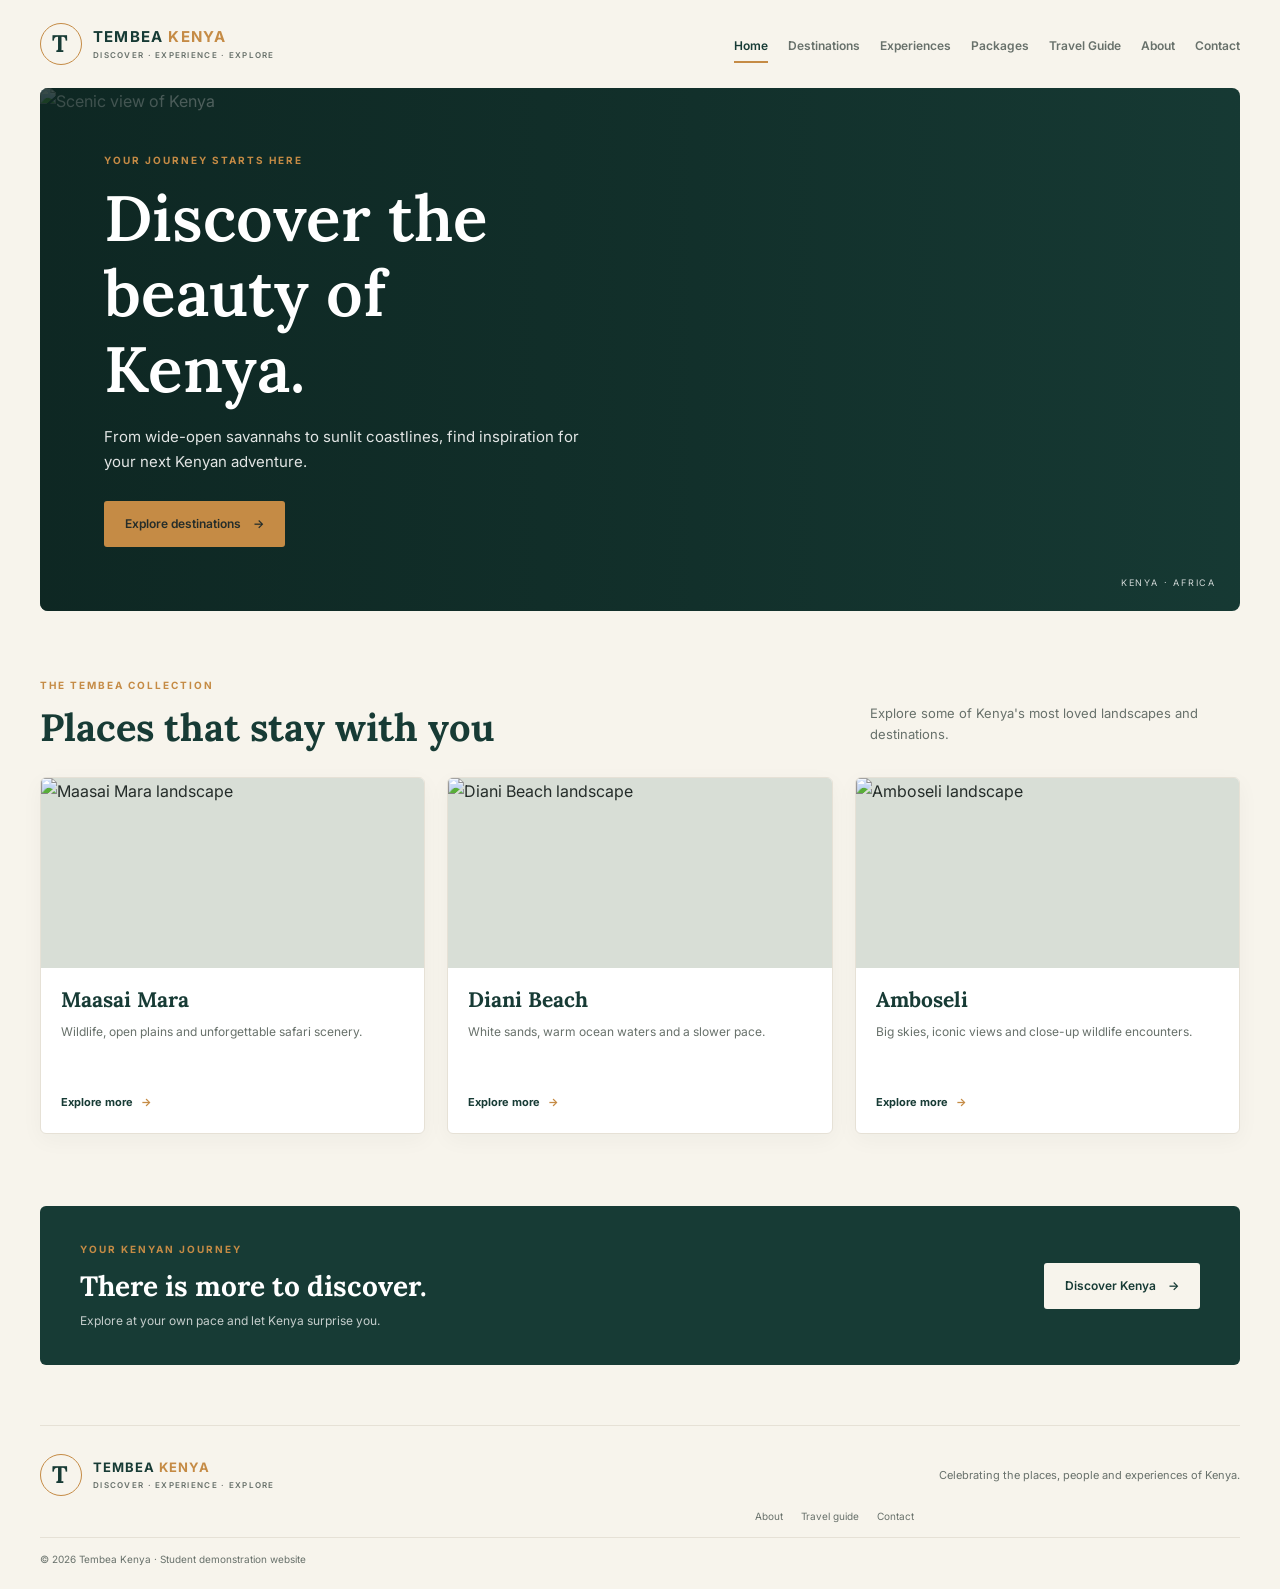
==== index.html @ 35af647d "Create Tembea Kenya website structure and pages" ====
<!DOCTYPE html>
<html lang="en">
<head>
  <meta charset="UTF-8">
  <meta name="viewport" content="width=device-width, initial-scale=1.0">
  <meta name="description" content="Discover destinations and travel inspiration across Kenya with Tembea Kenya.">
  <title>Discover Kenya | Tembea Kenya</title>
  <link rel="preconnect" href="https://fonts.googleapis.com">
  <link rel="preconnect" href="https://fonts.gstatic.com" crossorigin>
  <link href="https://fonts.googleapis.com/css2?family=Inter:wght@400;500;600;700&family=Lora:wght@500;600;700&display=swap" rel="stylesheet">
  <link rel="stylesheet" href="css/style.css">
</head>
<body>
  <div class="site-shell">
    <header class="site-header">
      <a class="brand" href="index.html"><span class="brand-mark">T</span><span>TEMBEA <b>KENYA</b><small>DISCOVER · EXPERIENCE · EXPLORE</small></span></a>
      <nav aria-label="Main navigation"><ul class="nav-list"><li><a aria-current="page" href="index.html">Home</a></li>
<li><a  href="destinations.html">Destinations</a></li>
<li><a  href="experiences.html">Experiences</a></li>
<li><a  href="packages.html">Packages</a></li>
<li><a  href="travel-guide.html">Travel Guide</a></li>
<li><a  href="about.html">About</a></li>
<li><a  href="contact.html">Contact</a></li></ul></nav>
    </header>
    <main>
      <section class="hero">
        <img class="hero-image" src="https://images.unsplash.com/photo-1516026672322-bc52d61a55d5?auto=format&fit=crop&w=1400&q=82" alt="Scenic view of Kenya" fetchpriority="high">
        <div class="hero-shade"></div>
        <div class="hero-content">
          <p class="eyebrow">YOUR JOURNEY STARTS HERE</p>
          <h1>Discover the beauty of Kenya.</h1>
          <p class="hero-copy">From wide-open savannahs to sunlit coastlines, find inspiration for your next Kenyan adventure.</p>
          <a class="button button-primary" href="destinations.html">Explore destinations <span aria-hidden="true">→</span></a>
        </div>
        <span class="hero-caption">KENYA · AFRICA</span>
      </section>
      
      <section class="section">
        <div class="section-heading"><div><p class="eyebrow">THE TEMBEA COLLECTION</p><h2>Places that stay with you</h2></div><p>Explore some of Kenya's most loved landscapes and destinations.</p></div>
        <div class="card-grid">
        <article class="card">
          <a class="card-image" href="destinations.html" aria-label="Explore Maasai Mara">
            <img src="https://images.unsplash.com/photo-1516426122078-c23e76319801?auto=format&fit=crop&w=1400&q=82" alt="Maasai Mara landscape" loading="lazy">
          </a>
          <div class="card-body">
            <h3>Maasai Mara</h3>
            <p>Wildlife, open plains and unforgettable safari scenery.</p>
            <a class="text-link" href="destinations.html">Explore more <span aria-hidden="true">→</span></a>
          </div>
        </article>
        <article class="card">
          <a class="card-image" href="destinations.html" aria-label="Explore Diani Beach">
            <img src="https://images.unsplash.com/photo-1507525428034-b723cf961d3e?auto=format&fit=crop&w=1400&q=82" alt="Diani Beach landscape" loading="lazy">
          </a>
          <div class="card-body">
            <h3>Diani Beach</h3>
            <p>White sands, warm ocean waters and a slower pace.</p>
            <a class="text-link" href="destinations.html">Explore more <span aria-hidden="true">→</span></a>
          </div>
        </article>
        <article class="card">
          <a class="card-image" href="destinations.html" aria-label="Explore Amboseli">
            <img src="https://images.unsplash.com/photo-1549366021-9f761d450615?auto=format&fit=crop&w=1400&q=82" alt="Amboseli landscape" loading="lazy">
          </a>
          <div class="card-body">
            <h3>Amboseli</h3>
            <p>Big skies, iconic views and close-up wildlife encounters.</p>
            <a class="text-link" href="destinations.html">Explore more <span aria-hidden="true">→</span></a>
          </div>
        </article></div>
      </section>
      
      <section class="closing-banner"><div><p class="eyebrow">YOUR KENYAN JOURNEY</p><h2>There is more to discover.</h2><p>Explore at your own pace and let Kenya surprise you.</p></div><a class="button button-light" href="destinations.html">Discover Kenya <span aria-hidden="true">→</span></a></section>
    </main>
    <footer class="site-footer">
      <a class="brand brand-footer" href="index.html"><span class="brand-mark">T</span><span>TEMBEA <b>KENYA</b><small>DISCOVER · EXPERIENCE · EXPLORE</small></span></a>
      <p>Celebrating the places, people and experiences of Kenya.</p>
      <div class="footer-links"><a href="about.html">About</a><a href="travel-guide.html">Travel guide</a><a href="contact.html">Contact</a></div>
      <small class="copyright">© 2026 Tembea Kenya · Student demonstration website</small>
    </footer>
  </div>
</body>
</html>
---- css/style.css ----
/*
TEMBEA KENYA — HOUSE STYLE
Main colour: Forest Green #173B35
Background colour: Warm Ivory #F7F4EC
Accent colour: Safari Gold #C58B45
Text colour: Charcoal #252D2A
Heading typeface: Lora, serif
Body typeface: Inter, sans-serif
*/

:root {
  --forest: #173B35;
  --ivory: #F7F4EC;
  --gold: #C58B45;
  --charcoal: #252D2A;
  --muted: #68716B;
  --white: #FFFFFF;
  --line: #E6E1D6;
  --shadow: 0 16px 40px rgba(23, 59, 53, 0.10);
}

* { box-sizing: border-box; }
html { scroll-behavior: smooth; }
body {
  margin: 0;
  background: var(--ivory);
  color: var(--charcoal);
  font-family: "Inter", sans-serif;
  line-height: 1.65;
}
img { display: block; max-width: 100%; }
a { color: inherit; text-decoration: none; }
.site-shell {
  width: min(1200px, 100% - 48px);
  margin: 0 auto;
  display: grid;
  grid-template-columns: minmax(0, 1fr);
  grid-template-areas: "header" "main" "footer";
}
.site-header {
  grid-area: header;
  min-height: 88px;
  display: flex;
  align-items: center;
  justify-content: space-between;
  gap: 24px;
  padding: 16px 0;
}
.brand { display: inline-flex; align-items: center; gap: 11px; color: var(--forest); font-weight: 700; letter-spacing: .08em; font-size: 15px; line-height: 1.2; }
.brand b { color: var(--gold); }
.brand small { display: block; margin-top: 5px; font-size: 8px; letter-spacing: .16em; font-weight: 600; color: var(--muted); }
.brand-mark { display: grid; place-items: center; width: 42px; height: 42px; border: 1px solid var(--gold); border-radius: 50%; font-family: "Lora", serif; font-size: 24px; }
.nav-list { display: flex; flex-wrap: wrap; justify-content: flex-end; align-items: center; gap: 8px 20px; list-style: none; margin: 0; padding: 0; }
.nav-list a { font-size: 12px; font-weight: 600; color: var(--muted); padding: 8px 0; }
.nav-list a:hover, .nav-list a[aria-current="page"] { color: var(--forest); border-bottom: 2px solid var(--gold); }
main { grid-area: main; min-width: 0; }
.hero { min-height: 440px; position: relative; display: flex; align-items: center; overflow: hidden; border-radius: 8px; background: var(--forest); color: var(--white); }
.hero-image, .hero-shade { position: absolute; inset: 0; width: 100%; height: 100%; }
.hero-image { object-fit: cover; }
.hero-shade { background: linear-gradient(90deg, rgba(12,35,31,.82), rgba(12,35,31,.48) 52%, rgba(12,35,31,.08)); }
.hero-content { position: relative; z-index: 1; width: min(620px, 78%); padding: 64px; }
.eyebrow { margin: 0 0 12px; color: var(--gold); font-size: 10px; font-weight: 700; letter-spacing: .2em; }
h1, h2, h3 { font-family: "Lora", serif; line-height: 1.18; }
.hero h1 { max-width: 600px; margin: 0 0 18px; font-size: clamp(38px, 5.5vw, 64px); font-weight: 600; }
.hero-copy { max-width: 510px; margin: 0 0 26px; color: rgba(255,255,255,.88); font-size: 15px; }
.hero-caption { position: absolute; z-index: 1; right: 24px; bottom: 20px; color: rgba(255,255,255,.8); font-size: 9px; letter-spacing: .2em; }
.button { display: inline-flex; align-items: center; justify-content: center; gap: 12px; min-height: 46px; padding: 0 21px; border-radius: 3px; font: 600 12px "Inter", sans-serif; transition: transform .2s, background .2s; }
.button:hover { transform: translateY(-2px); }
.button-primary { background: var(--gold); color: var(--charcoal); }
.button-light { background: var(--ivory); color: var(--forest); }
.section { padding: 66px 0 72px; }
.section-heading { display: flex; justify-content: space-between; align-items: end; gap: 28px; margin-bottom: 27px; }
.section-heading h2, .contact-panel h2, .tip-box h2 { margin: 0; color: var(--forest); font-size: clamp(27px, 3vw, 38px); }
.section-heading > p { max-width: 370px; margin: 0 0 4px; color: var(--muted); font-size: 13px; }
.card-grid { display: flex; flex-wrap: wrap; gap: 22px; }
.card { flex: 1 1 250px; min-width: 0; overflow: hidden; background: var(--white); border: 1px solid var(--line); border-radius: 6px; box-shadow: 0 6px 22px rgba(23,59,53,.04); }
.card-image { display: block; height: 190px; overflow: hidden; background: #d8ded6; }
.card-image img { width: 100%; height: 100%; object-fit: cover; transition: transform .35s; }
.card:hover .card-image img { transform: scale(1.04); }
.card-body { padding: 20px; }
.card h3 { margin: 0 0 9px; color: var(--forest); font-size: 21px; }
.card p { min-height: 48px; margin: 0 0 17px; color: var(--muted); font-size: 12px; }
.text-link { color: var(--forest); font-size: 11px; font-weight: 700; }
.text-link span { color: var(--gold); margin-left: 5px; }
.info-strip { display: flex; flex-wrap: wrap; gap: 20px 50px; padding: 22px 28px; margin-top: 24px; background: #EEEAE0; border-left: 3px solid var(--gold); }
.info-strip div { display: grid; gap: 4px; }
.small-label { color: var(--muted); font-size: 9px; letter-spacing: .15em; }
.info-strip strong { color: var(--forest); font-size: 13px; }
.tip-box { margin: 0 0 20px; padding: 26px; background: #EEEAE0; border-radius: 6px; }
.tip-box p { max-width: 780px; margin-bottom: 0; color: var(--muted); font-size: 13px; }
.contact-panel { display: grid; grid-template-columns: .8fr 1.2fr; gap: 50px; padding: 42px; margin: 0 0 65px; background: #EEEAE0; border-radius: 7px; }
.contact-panel > div > p:last-child { color: var(--muted); font-size: 13px; }
.contact-form { display: grid; gap: 9px; }
.contact-form label { margin-top: 5px; color: var(--forest); font-size: 11px; font-weight: 700; }
.contact-form input, .contact-form select, .contact-form textarea { width: 100%; padding: 12px 13px; border: 1px solid #D8D3C8; border-radius: 3px; background: var(--white); color: var(--charcoal); font: 13px "Inter", sans-serif; }
.contact-form textarea { resize: vertical; }
.contact-form .button { justify-self: start; margin-top: 10px; border: 0; cursor: pointer; }
.closing-banner { display: flex; justify-content: space-between; align-items: center; gap: 25px; padding: 35px 40px; margin-bottom: 60px; background: var(--forest); color: var(--white); border-radius: 6px; }
.closing-banner h2 { margin: 0 0 8px; font-size: 28px; }
.closing-banner p:last-child { margin: 0; color: rgba(255,255,255,.75); font-size: 12px; }
.site-footer { grid-area: footer; display: grid; grid-template-columns: 1fr auto; gap: 12px 25px; align-items: center; padding: 28px 0 22px; border-top: 1px solid var(--line); }
.brand-footer { font-size: 13px; }
.site-footer > p { margin: 0; color: var(--muted); font-size: 11px; }
.footer-links { display: flex; flex-wrap: wrap; gap: 18px; justify-content: flex-end; }
.footer-links a, .copyright { color: var(--muted); font-size: 10px; }
.copyright { grid-column: 1 / -1; padding-top: 13px; border-top: 1px solid var(--line); }

@media (max-width: 700px) {
  .site-shell { width: min(100% - 28px, 560px); grid-template-columns: minmax(0, 1fr); grid-template-areas: "header" "main" "footer"; }
  .site-header { align-items: flex-start; flex-direction: column; gap: 14px; padding: 18px 0; }
  .nav-list { justify-content: flex-start; gap: 5px 15px; }
  .nav-list a { font-size: 11px; }
  .hero { min-height: 390px; }
  .hero-content { width: 100%; padding: 35px 25px; }
  .hero h1 { font-size: clamp(34px, 10vw, 48px); }
  .hero-copy { font-size: 13px; }
  .section { padding: 45px 0; }
  .section-heading { align-items: flex-start; flex-direction: column; gap: 10px; }
  .card { flex-basis: 100%; }
  .card-image { height: 210px; }
  .contact-panel { grid-template-columns: minmax(0, 1fr); gap: 25px; padding: 25px 20px; }
  .closing-banner { align-items: flex-start; flex-direction: column; padding: 27px 23px; }
  .site-footer { grid-template-columns: minmax(0, 1fr); }
  .footer-links { justify-content: flex-start; }
  .copyright { grid-column: auto; }
}
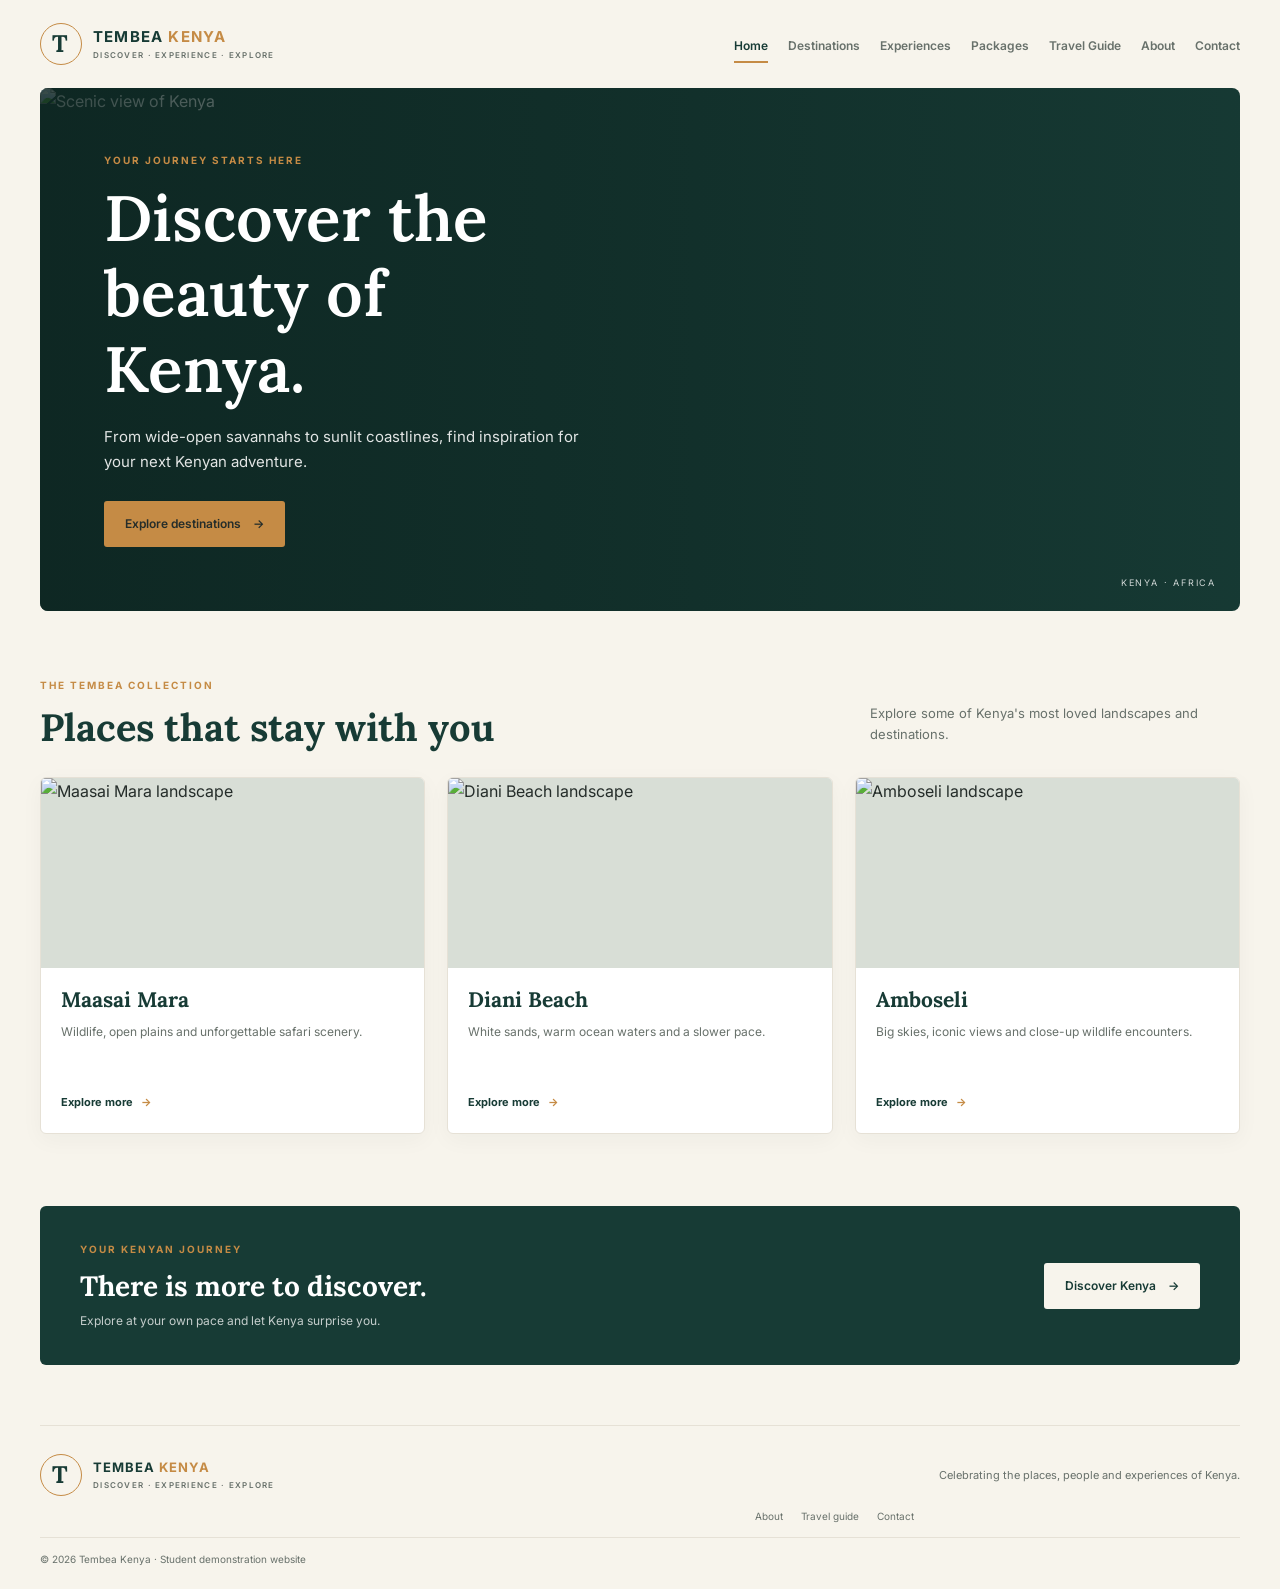
==== commit 8127b96d: "Complete Tembea Kenya travel website" ====
--- a/index.html
+++ b/index.html
@@ -15,12 +15,12 @@
     <header class="site-header">
       <a class="brand" href="index.html"><span class="brand-mark">T</span><span>TEMBEA <b>KENYA</b><small>DISCOVER · EXPERIENCE · EXPLORE</small></span></a>
       <nav aria-label="Main navigation"><ul class="nav-list"><li><a aria-current="page" href="index.html">Home</a></li>
-<li><a  href="destinations.html">Destinations</a></li>
-<li><a  href="experiences.html">Experiences</a></li>
-<li><a  href="packages.html">Packages</a></li>
-<li><a  href="travel-guide.html">Travel Guide</a></li>
-<li><a  href="about.html">About</a></li>
-<li><a  href="contact.html">Contact</a></li></ul></nav>
+<li><a  href="./destinations.html">Destinations</a></li>
+<li><a  href="./experiences.html">Experiences</a></li>
+<li><a  href="./packages.html">Packages</a></li>
+<li><a  href="./travel-guide.html">Travel Guide</a></li>
+<li><a  href="./about.html">About</a></li>
+<li><a  href="./contact.html">Contact</a></li></ul></nav>
     </header>
     <main>
       <section class="hero">
--- a/css/style.css
+++ b/css/style.css
@@ -1,126 +1,645 @@
+
 /*
 TEMBEA KENYA — HOUSE STYLE
+
 Main colour: Forest Green #173B35
 Background colour: Warm Ivory #F7F4EC
 Accent colour: Safari Gold #C58B45
 Text colour: Charcoal #252D2A
+
 Heading typeface: Lora, serif
 Body typeface: Inter, sans-serif
 */
 
+
+
 :root {
-  --forest: #173B35;
-  --ivory: #F7F4EC;
-  --gold: #C58B45;
-  --charcoal: #252D2A;
-  --muted: #68716B;
-  --white: #FFFFFF;
-  --line: #E6E1D6;
-  --shadow: 0 16px 40px rgba(23, 59, 53, 0.10);
-}
-
-* { box-sizing: border-box; }
-html { scroll-behavior: smooth; }
+    --forest: #173B35;
+    --ivory: #F7F4EC;
+    --gold: #C58B45;
+    --charcoal: #252D2A;
+
+    --muted: #68716B;
+    --white: #FFFFFF;
+    --line: #E6E1D6;
+
+    --shadow: 0 16px 40px rgba(23, 59, 53, 0.10);
+}
+
+
+* {
+    box-sizing: border-box;
+}
+
+html {
+    scroll-behavior: smooth;
+}
+
 body {
-  margin: 0;
-  background: var(--ivory);
-  color: var(--charcoal);
-  font-family: "Inter", sans-serif;
-  line-height: 1.65;
-}
-img { display: block; max-width: 100%; }
-a { color: inherit; text-decoration: none; }
+    margin: 0;
+    background: var(--ivory);
+    color: var(--charcoal);
+    font-family: "Inter", sans-serif;
+    line-height: 1.65;
+}
+
+img {
+    display: block;
+    max-width: 100%;
+}
+
+a {
+    color: inherit;
+    text-decoration: none;
+}
+
+h1,
+h2,
+h3 {
+    font-family: "Lora", serif;
+    line-height: 1.18;
+}
+
+
 .site-shell {
-  width: min(1200px, 100% - 48px);
-  margin: 0 auto;
-  display: grid;
-  grid-template-columns: minmax(0, 1fr);
-  grid-template-areas: "header" "main" "footer";
-}
+    width: min(1200px, 100% - 48px);
+    margin: 0 auto;
+
+    display: grid;
+    grid-template-columns: minmax(0, 1fr);
+
+    /* Named Grid areas */
+    grid-template-areas:
+        "header"
+        "main"
+        "footer";
+}
+
+main {
+    grid-area: main;
+    min-width: 0;
+}
+
+
 .site-header {
-  grid-area: header;
-  min-height: 88px;
-  display: flex;
-  align-items: center;
-  justify-content: space-between;
-  gap: 24px;
-  padding: 16px 0;
-}
-.brand { display: inline-flex; align-items: center; gap: 11px; color: var(--forest); font-weight: 700; letter-spacing: .08em; font-size: 15px; line-height: 1.2; }
-.brand b { color: var(--gold); }
-.brand small { display: block; margin-top: 5px; font-size: 8px; letter-spacing: .16em; font-weight: 600; color: var(--muted); }
-.brand-mark { display: grid; place-items: center; width: 42px; height: 42px; border: 1px solid var(--gold); border-radius: 50%; font-family: "Lora", serif; font-size: 24px; }
-.nav-list { display: flex; flex-wrap: wrap; justify-content: flex-end; align-items: center; gap: 8px 20px; list-style: none; margin: 0; padding: 0; }
-.nav-list a { font-size: 12px; font-weight: 600; color: var(--muted); padding: 8px 0; }
-.nav-list a:hover, .nav-list a[aria-current="page"] { color: var(--forest); border-bottom: 2px solid var(--gold); }
-main { grid-area: main; min-width: 0; }
-.hero { min-height: 440px; position: relative; display: flex; align-items: center; overflow: hidden; border-radius: 8px; background: var(--forest); color: var(--white); }
-.hero-image, .hero-shade { position: absolute; inset: 0; width: 100%; height: 100%; }
-.hero-image { object-fit: cover; }
-.hero-shade { background: linear-gradient(90deg, rgba(12,35,31,.82), rgba(12,35,31,.48) 52%, rgba(12,35,31,.08)); }
-.hero-content { position: relative; z-index: 1; width: min(620px, 78%); padding: 64px; }
-.eyebrow { margin: 0 0 12px; color: var(--gold); font-size: 10px; font-weight: 700; letter-spacing: .2em; }
-h1, h2, h3 { font-family: "Lora", serif; line-height: 1.18; }
-.hero h1 { max-width: 600px; margin: 0 0 18px; font-size: clamp(38px, 5.5vw, 64px); font-weight: 600; }
-.hero-copy { max-width: 510px; margin: 0 0 26px; color: rgba(255,255,255,.88); font-size: 15px; }
-.hero-caption { position: absolute; z-index: 1; right: 24px; bottom: 20px; color: rgba(255,255,255,.8); font-size: 9px; letter-spacing: .2em; }
-.button { display: inline-flex; align-items: center; justify-content: center; gap: 12px; min-height: 46px; padding: 0 21px; border-radius: 3px; font: 600 12px "Inter", sans-serif; transition: transform .2s, background .2s; }
-.button:hover { transform: translateY(-2px); }
-.button-primary { background: var(--gold); color: var(--charcoal); }
-.button-light { background: var(--ivory); color: var(--forest); }
-.section { padding: 66px 0 72px; }
-.section-heading { display: flex; justify-content: space-between; align-items: end; gap: 28px; margin-bottom: 27px; }
-.section-heading h2, .contact-panel h2, .tip-box h2 { margin: 0; color: var(--forest); font-size: clamp(27px, 3vw, 38px); }
-.section-heading > p { max-width: 370px; margin: 0 0 4px; color: var(--muted); font-size: 13px; }
-.card-grid { display: flex; flex-wrap: wrap; gap: 22px; }
-.card { flex: 1 1 250px; min-width: 0; overflow: hidden; background: var(--white); border: 1px solid var(--line); border-radius: 6px; box-shadow: 0 6px 22px rgba(23,59,53,.04); }
-.card-image { display: block; height: 190px; overflow: hidden; background: #d8ded6; }
-.card-image img { width: 100%; height: 100%; object-fit: cover; transition: transform .35s; }
-.card:hover .card-image img { transform: scale(1.04); }
-.card-body { padding: 20px; }
-.card h3 { margin: 0 0 9px; color: var(--forest); font-size: 21px; }
-.card p { min-height: 48px; margin: 0 0 17px; color: var(--muted); font-size: 12px; }
-.text-link { color: var(--forest); font-size: 11px; font-weight: 700; }
-.text-link span { color: var(--gold); margin-left: 5px; }
-.info-strip { display: flex; flex-wrap: wrap; gap: 20px 50px; padding: 22px 28px; margin-top: 24px; background: #EEEAE0; border-left: 3px solid var(--gold); }
-.info-strip div { display: grid; gap: 4px; }
-.small-label { color: var(--muted); font-size: 9px; letter-spacing: .15em; }
-.info-strip strong { color: var(--forest); font-size: 13px; }
-.tip-box { margin: 0 0 20px; padding: 26px; background: #EEEAE0; border-radius: 6px; }
-.tip-box p { max-width: 780px; margin-bottom: 0; color: var(--muted); font-size: 13px; }
-.contact-panel { display: grid; grid-template-columns: .8fr 1.2fr; gap: 50px; padding: 42px; margin: 0 0 65px; background: #EEEAE0; border-radius: 7px; }
-.contact-panel > div > p:last-child { color: var(--muted); font-size: 13px; }
-.contact-form { display: grid; gap: 9px; }
-.contact-form label { margin-top: 5px; color: var(--forest); font-size: 11px; font-weight: 700; }
-.contact-form input, .contact-form select, .contact-form textarea { width: 100%; padding: 12px 13px; border: 1px solid #D8D3C8; border-radius: 3px; background: var(--white); color: var(--charcoal); font: 13px "Inter", sans-serif; }
-.contact-form textarea { resize: vertical; }
-.contact-form .button { justify-self: start; margin-top: 10px; border: 0; cursor: pointer; }
-.closing-banner { display: flex; justify-content: space-between; align-items: center; gap: 25px; padding: 35px 40px; margin-bottom: 60px; background: var(--forest); color: var(--white); border-radius: 6px; }
-.closing-banner h2 { margin: 0 0 8px; font-size: 28px; }
-.closing-banner p:last-child { margin: 0; color: rgba(255,255,255,.75); font-size: 12px; }
-.site-footer { grid-area: footer; display: grid; grid-template-columns: 1fr auto; gap: 12px 25px; align-items: center; padding: 28px 0 22px; border-top: 1px solid var(--line); }
-.brand-footer { font-size: 13px; }
-.site-footer > p { margin: 0; color: var(--muted); font-size: 11px; }
-.footer-links { display: flex; flex-wrap: wrap; gap: 18px; justify-content: flex-end; }
-.footer-links a, .copyright { color: var(--muted); font-size: 10px; }
-.copyright { grid-column: 1 / -1; padding-top: 13px; border-top: 1px solid var(--line); }
+    grid-area: header;
+
+    min-height: 88px;
+    padding: 16px 0;
+
+    display: flex;
+    align-items: center;
+    justify-content: space-between;
+    gap: 24px;
+
+    /* Sticky navigation */
+    position: sticky;
+    top: 0;
+    z-index: 1000;
+    background: var(--ivory);
+}
+
+.brand {
+    display: inline-flex;
+    align-items: center;
+    gap: 11px;
+
+    color: var(--forest);
+    font-size: 15px;
+    font-weight: 700;
+    letter-spacing: 0.08em;
+    line-height: 1.2;
+}
+
+.brand b {
+    color: var(--gold);
+}
+
+.brand small {
+    display: block;
+    margin-top: 5px;
+
+    color: var(--muted);
+    font-size: 8px;
+    font-weight: 600;
+    letter-spacing: 0.16em;
+}
+
+.brand-mark {
+    display: grid;
+    place-items: center;
+
+    width: 42px;
+    height: 42px;
+
+    border: 1px solid var(--gold);
+    border-radius: 50%;
+
+    font-family: "Lora", serif;
+    font-size: 24px;
+}
+
+.nav-list {
+    display: flex;
+    flex-wrap: wrap;
+    justify-content: flex-end;
+    align-items: center;
+    gap: 8px 20px;
+
+    margin: 0;
+    padding: 0;
+    list-style: none;
+}
+
+.nav-list a {
+    padding: 8px 0;
+
+    color: var(--muted);
+    font-size: 12px;
+    font-weight: 600;
+}
+
+.nav-list a:hover,
+.nav-list a[aria-current="page"] {
+    color: var(--forest);
+    border-bottom: 2px solid var(--gold);
+}
+
+.hero {
+    min-height: 440px;
+
+    position: relative;
+    display: flex;
+    align-items: center;
+
+    overflow: hidden;
+    border-radius: 8px;
+
+    background: var(--forest);
+    color: var(--white);
+}
+
+.hero-image,
+.hero-shade {
+    position: absolute;
+    inset: 0;
+
+    width: 100%;
+    height: 100%;
+}
+
+.hero-image {
+    object-fit: cover;
+}
+
+.hero-shade {
+    background: linear-gradient(
+        90deg,
+        rgba(12, 35, 31, 0.82),
+        rgba(12, 35, 31, 0.48) 52%,
+        rgba(12, 35, 31, 0.08)
+    );
+}
+
+.hero-content {
+    position: relative;
+    z-index: 1;
+
+    width: min(620px, 78%);
+    padding: 64px;
+}
+
+.eyebrow {
+    margin: 0 0 12px;
+
+    color: var(--gold);
+    font-size: 10px;
+    font-weight: 700;
+    letter-spacing: 0.2em;
+}
+
+.hero h1 {
+    max-width: 600px;
+    margin: 0 0 18px;
+
+    font-size: clamp(38px, 5.5vw, 64px);
+    font-weight: 600;
+}
+
+.hero-copy {
+    max-width: 510px;
+    margin: 0 0 26px;
+
+    color: rgba(255, 255, 255, 0.88);
+    font-size: 15px;
+}
+
+.hero-caption {
+    position: absolute;
+    z-index: 1;
+    right: 24px;
+    bottom: 20px;
+
+    color: rgba(255, 255, 255, 0.8);
+    font-size: 9px;
+    letter-spacing: 0.2em;
+}
+
+.button {
+    display: inline-flex;
+    align-items: center;
+    justify-content: center;
+    gap: 12px;
+
+    min-height: 46px;
+    padding: 0 21px;
+
+    border-radius: 3px;
+
+    font-family: "Inter", sans-serif;
+    font-size: 12px;
+    font-weight: 600;
+
+    transition: transform 0.2s, background 0.2s;
+}
+
+.button:hover {
+    transform: translateY(-2px);
+}
+
+.button-primary {
+    background: var(--gold);
+    color: var(--charcoal);
+}
+
+.button-light {
+    background: var(--ivory);
+    color: var(--forest);
+}
+
+.section {
+    padding: 66px 0 72px;
+}
+
+.section-heading {
+    display: flex;
+    justify-content: space-between;
+    align-items: end;
+    gap: 28px;
+
+    margin-bottom: 27px;
+}
+
+.section-heading h2,
+.contact-panel h2,
+.tip-box h2 {
+    margin: 0;
+
+    color: var(--forest);
+    font-size: clamp(27px, 3vw, 38px);
+}
+
+.section-heading > p {
+    max-width: 370px;
+    margin: 0 0 4px;
+
+    color: var(--muted);
+    font-size: 13px;
+}
+
+.card-grid {
+    display: flex;
+    flex-wrap: wrap;
+    gap: 22px;
+}
+
+.card {
+    flex: 1 1 250px;
+    min-width: 0;
+
+    overflow: hidden;
+
+    background: var(--white);
+    border: 1px solid var(--line);
+    border-radius: 6px;
+
+    box-shadow: 0 6px 22px rgba(23, 59, 53, 0.04);
+}
+
+.card-image {
+    display: block;
+
+    height: 190px;
+    overflow: hidden;
+
+    background: #D8DED6;
+}
+
+.card-image img {
+    width: 100%;
+    height: 100%;
+
+    object-fit: cover;
+    transition: transform 0.35s;
+}
+
+.card:hover .card-image img {
+    transform: scale(1.04);
+}
+
+.card-body {
+    padding: 20px;
+}
+
+.card h3 {
+    margin: 0 0 9px;
+
+    color: var(--forest);
+    font-size: 21px;
+}
+
+.card p {
+    min-height: 48px;
+    margin: 0 0 17px;
+
+    color: var(--muted);
+    font-size: 12px;
+}
+
+.text-link {
+    color: var(--forest);
+    font-size: 11px;
+    font-weight: 700;
+}
+
+.text-link span {
+    margin-left: 5px;
+    color: var(--gold);
+}
+
+.info-strip {
+    display: flex;
+    flex-wrap: wrap;
+    gap: 20px 50px;
+
+    padding: 22px 28px;
+    margin-top: 24px;
+
+    background: #EEEAE0;
+    border-left: 3px solid var(--gold);
+}
+
+.info-strip div {
+    display: grid;
+    gap: 4px;
+}
+
+.small-label {
+    color: var(--muted);
+    font-size: 9px;
+    letter-spacing: 0.15em;
+}
+
+.info-strip strong {
+    color: var(--forest);
+    font-size: 13px;
+}
+
+.tip-box {
+    padding: 26px;
+    margin: 0 0 20px;
+
+    background: #EEEAE0;
+    border-radius: 6px;
+}
+
+.tip-box p {
+    max-width: 780px;
+    margin-bottom: 0;
+
+    color: var(--muted);
+    font-size: 13px;
+}
+
+
+.contact-panel {
+    display: grid;
+    grid-template-columns: 0.8fr 1.2fr;
+    gap: 50px;
+
+    padding: 42px;
+    margin: 0 0 65px;
+
+    background: #EEEAE0;
+    border-radius: 7px;
+}
+
+.contact-panel > div > p:last-child {
+    color: var(--muted);
+    font-size: 13px;
+}
+
+.contact-form {
+    display: grid;
+    gap: 9px;
+}
+
+.contact-form label {
+    margin-top: 5px;
+
+    color: var(--forest);
+    font-size: 11px;
+    font-weight: 700;
+}
+
+.contact-form input,
+.contact-form select,
+.contact-form textarea {
+    width: 100%;
+    padding: 12px 13px;
+
+    border: 1px solid #D8D3C8;
+    border-radius: 3px;
+
+    background: var(--white);
+    color: var(--charcoal);
+
+    font-family: "Inter", sans-serif;
+    font-size: 13px;
+}
+
+.contact-form textarea {
+    resize: vertical;
+}
+
+.contact-form .button {
+    justify-self: start;
+
+    margin-top: 10px;
+    border: 0;
+
+    cursor: pointer;
+}
+
+
+.closing-banner {
+    display: flex;
+    justify-content: space-between;
+    align-items: center;
+    gap: 25px;
+
+    padding: 35px 40px;
+    margin-bottom: 60px;
+
+    background: var(--forest);
+    color: var(--white);
+
+    border-radius: 6px;
+}
+
+.closing-banner h2 {
+    margin: 0 0 8px;
+    font-size: 28px;
+}
+
+.closing-banner p:last-child {
+    margin: 0;
+
+    color: rgba(255, 255, 255, 0.75);
+    font-size: 12px;
+}
+
+.site-footer {
+    grid-area: footer;
+
+    display: grid;
+    grid-template-columns: 1fr auto;
+    align-items: center;
+    gap: 12px 25px;
+
+    padding: 28px 0 22px;
+
+    border-top: 1px solid var(--line);
+}
+
+.brand-footer {
+    font-size: 13px;
+}
+
+.site-footer > p {
+    margin: 0;
+
+    color: var(--muted);
+    font-size: 11px;
+}
+
+.footer-links {
+    display: flex;
+    flex-wrap: wrap;
+    justify-content: flex-end;
+    gap: 18px;
+}
+
+.footer-links a,
+.copyright {
+    color: var(--muted);
+    font-size: 10px;
+}
+
+.copyright {
+    grid-column: 1 / -1;
+
+    padding-top: 13px;
+    border-top: 1px solid var(--line);
+}
 
 @media (max-width: 700px) {
-  .site-shell { width: min(100% - 28px, 560px); grid-template-columns: minmax(0, 1fr); grid-template-areas: "header" "main" "footer"; }
-  .site-header { align-items: flex-start; flex-direction: column; gap: 14px; padding: 18px 0; }
-  .nav-list { justify-content: flex-start; gap: 5px 15px; }
-  .nav-list a { font-size: 11px; }
-  .hero { min-height: 390px; }
-  .hero-content { width: 100%; padding: 35px 25px; }
-  .hero h1 { font-size: clamp(34px, 10vw, 48px); }
-  .hero-copy { font-size: 13px; }
-  .section { padding: 45px 0; }
-  .section-heading { align-items: flex-start; flex-direction: column; gap: 10px; }
-  .card { flex-basis: 100%; }
-  .card-image { height: 210px; }
-  .contact-panel { grid-template-columns: minmax(0, 1fr); gap: 25px; padding: 25px 20px; }
-  .closing-banner { align-items: flex-start; flex-direction: column; padding: 27px 23px; }
-  .site-footer { grid-template-columns: minmax(0, 1fr); }
-  .footer-links { justify-content: flex-start; }
-  .copyright { grid-column: auto; }
-}
+
+    .site-shell {
+        width: min(100% - 28px, 560px);
+
+        grid-template-columns: minmax(0, 1fr);
+        grid-template-areas:
+            "header"
+            "main"
+            "footer";
+    }
+
+    .site-header {
+        align-items: flex-start;
+        flex-direction: column;
+        gap: 14px;
+
+        padding: 18px 0;
+    }
+
+    .nav-list {
+        justify-content: flex-start;
+        gap: 5px 15px;
+    }
+
+    .nav-list a {
+        font-size: 11px;
+    }
+
+    .hero {
+        min-height: 390px;
+    }
+
+    .hero-content {
+        width: 100%;
+        padding: 35px 25px;
+    }
+
+    .hero h1 {
+        font-size: clamp(34px, 10vw, 48px);
+    }
+
+    .hero-copy {
+        font-size: 13px;
+    }
+
+    .section {
+        padding: 45px 0;
+    }
+
+    .section-heading {
+        align-items: flex-start;
+        flex-direction: column;
+        gap: 10px;
+    }
+
+    .card {
+        flex-basis: 100%;
+    }
+
+    .card-image {
+        height: 210px;
+    }
+
+    .contact-panel {
+        grid-template-columns: minmax(0, 1fr);
+        gap: 25px;
+
+        padding: 25px 20px;
+    }
+
+    .closing-banner {
+        align-items: flex-start;
+        flex-direction: column;
+
+        padding: 27px 23px;
+    }
+
+    .site-footer {
+        grid-template-columns: minmax(0, 1fr);
+    }
+
+    .footer-links {
+        justify-content: flex-start;
+    }
+
+    .copyright {
+        grid-column: auto;
+    }
+}
